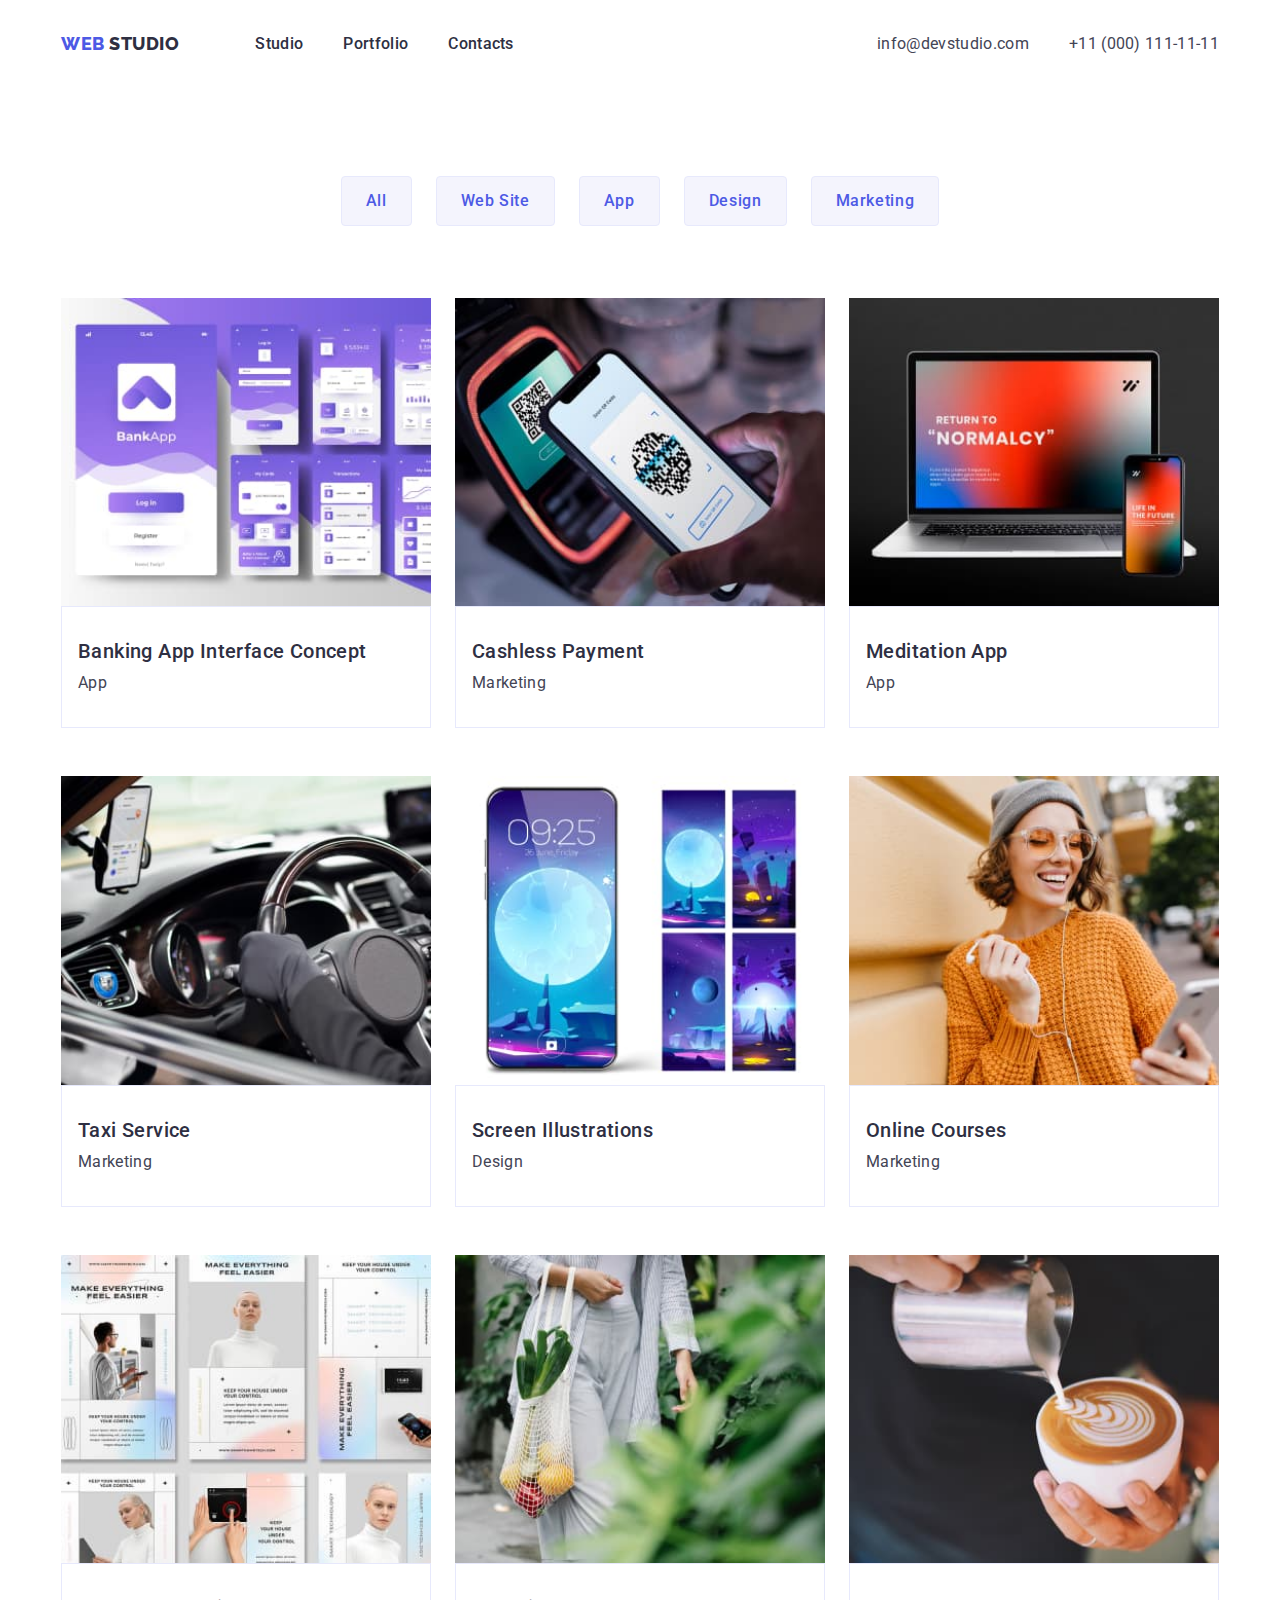
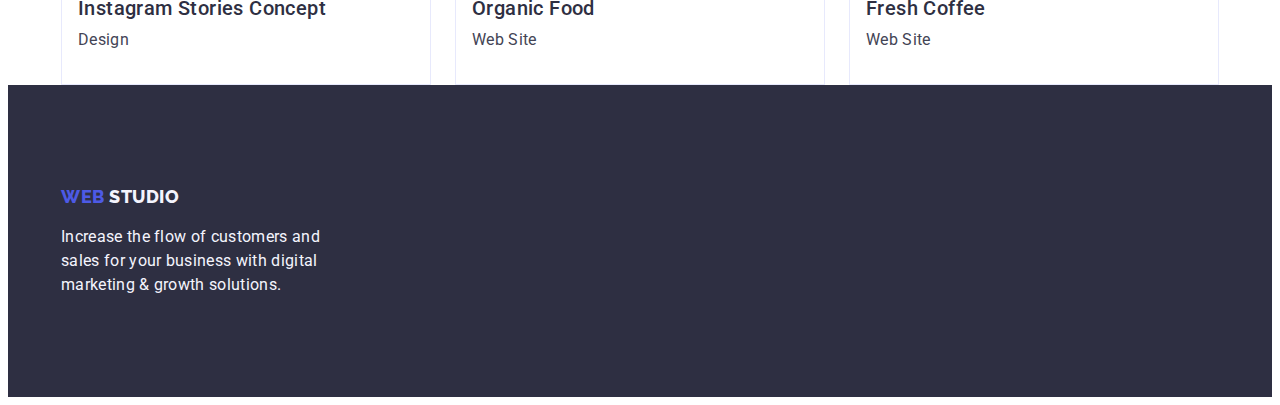
==== portfolio.html @ 7eb326ab "validator" ====
<!DOCTYPE html>
<html lang="en">

<head>
    <meta charset="utf-8">
    <title>devstudio.com</title>
    <link rel="preconnect" href="https://fonts.googleapis.com">
    <link rel="preconnect" href="https://fonts.gstatic.com" crossorigin>
    <link
        href="https://fonts.googleapis.com/css2?family=Raleway:wght@800&family=Roboto:wght@400;500;700;900&display=swap"
        rel="stylesheet">
    <link rel="stylesheet" href="https://cdnjs.cloudflare.com/ajax/libs/modern-normalize/2.0.0/modern-normalize.min.css"
        integrity="sha512-4xo8blKMVCiXpTaLzQSLSw3KFOVPWhm/TRtuPVc4WG6kUgjH6J03IBuG7JZPkcWMxJ5huwaBpOpnwYElP/m6wg=="
        crossorigin="anonymous" referrerpolicy="no-referrer" />
    <link rel="stylesheet" href="./css/styles.css" />
</head>

<body>
    <header class="header ">
        <div class="container header-container">
            <nav class="header-navigation">
                <a class="logo link" href="./index.html"> Web <span class="logo-accent link"> Studio </span></a>
                <ul class="header-menu list">
                    <li><a class="header-menu-item link" href="./index.html">Studio</a></li>
                    <li><a class="header-menu-item link" href="./portfolio.html">Portfolio</a></li>
                    <li><a class="header-menu-item link" href="">Contacts</a></li>
                </ul>
            </nav>
            <address class="address link">
                <ul class="list adress-list">
                    <li><a class="adress-list-item link" href="mailto:info@devstudio.com">info@devstudio.com</a></li>
                    <li><a class="adress-list-item link" href="tel:+110001111111">+11 (000) 111-11-11</a></li>
                </ul>
            </address>
        </div>
    </header>
    <main>
        <section>
            <div class="container">
                <h1 class="visually-hidden">Section</h1>
                <ul class="list container-portfolio-button">
                    <li><button class="portfolio-button" type="button">All</button></li>
                    <li><button class="portfolio-button" type="button">Web Site</button></li>
                    <li><button class="portfolio-button" type="button">App</button></li>
                    <li><button class="portfolio-button" type="button">Design</button></li>
                    <li><button class="portfolio-button" type="button">Marketing</button></li>
                </ul>
                <ul class="list container-portfolio-list">
                    <li class="portfolio-card">
                        <a class="link container-portfolio-item" href="./index.html">
                            <img src="./images/portfolioimg1.jpg" alt="Banking App Interface Concept">
                            <div class="portfolio-card-description">
                                <h2 class="section-title-item">Banking App Interface Concept</h2>
                                <p class="p-style">App</p>
                            </div>
                        </a>
                    </li>
                    <li class="portfolio-card">
                        <a class="link container-portfolio-item" href="./index.html">
                            <img src="./images/portfolioimg2.jpg" alt="Cashless Payment">
                            <div class="portfolio-card-description">
                                <h2 class="section-title-item">Cashless Payment</h2>
                                <p class="p-style">Marketing</p>
                            </div>
                        </a>
                    </li>
                    <li class="portfolio-card">
                        <a class="link container-portfolio-item" href="./index.html">
                            <img src="./images/portfolioimg3.jpg" alt="Meditation App">
                            <div class="portfolio-card-description">
                                <h2 class="section-title-item">Meditation App</h2>
                                <p class="p-style">App</p>
                            </div>
                        </a>
                    </li>
                    <li class="portfolio-card">
                        <a class="link container-portfolio-item" href="./index.html">
                            <img src="./images/portfolioimg4.jpg" alt="Taxi Service">
                            <div class="portfolio-card-description">
                                <h2 class="section-title-item">Taxi Service</h2>
                                <p class="p-style">Marketing</p>
                            </div>
                        </a>
                    </li>
                    <li class="portfolio-card">
                        <a class="link container-portfolio-item" href="./index.html">
                            <img src="./images/portfolioimg5.jpg" alt="Screen Illustrations">
                            <div class="portfolio-card-description">
                                <h2 class="section-title-item">Screen Illustrations</h2>
                                <p class="p-style">Design</p>
                            </div>
                        </a>
                    </li>
                    <li class="portfolio-card">
                        <a class="link container-portfolio-item" href="./index.html">
                            <img src="./images/portfolioimg6.jpg" alt="Online Courses">
                            <div class="portfolio-card-description">
                                <h2 class="section-title-item">Online Courses</h2>
                                <p class="p-style">Marketing</p>
                            </div>
                        </a>
                    </li>
                    <li class="portfolio-card">
                        <a class="link container-portfolio-item" href="./index.html">
                            <img src="./images/portfolioimg7.jpg" alt="Instagram Stories Concept">
                            <div class="portfolio-card-description">
                                <h2 class="section-title-item">Instagram Stories Concept</h2>
                                <p class="p-style">Design</p>
                            </div>
                        </a>
                    </li>
                    <li class="portfolio-card">
                        <a class="link container-portfolio-item" href="./index.html">
                            <img src="./images/portfolioimg8.jpg" alt="Organic Food">
                            <div class="portfolio-card-description">
                                <h2 class="section-title-item">Organic Food</h2>
                                <p class="p-style">Web Site</p>
                            </div>
                        </a>
                    </li>
                    <li class="portfolio-card">
                        <a class="link container-portfolio-item" href="./index.html">
                            <img src="./images/portfolioimg9.jpg" alt="Fresh Coffee">
                            <div class="portfolio-card-description">
                                <h2 class="section-title-item">Fresh Coffee</h2>
                                <p class="p-style">Web Site</p>
                            </div>
                        </a>
                    </li>
                </ul>
            </div>
        </section>
    </main>
    <footer class="footer">
        <div class="container container-footer">
            <a class="logo link" href="./index.html"> Web <span class="footter-logo-accent link"> Studio </span></a>
            <p class="footer-text">Increase the flow of customers and sales for your business with digital marketing &
                growth solutions.</p>
        </div>
    </footer>
</body>

</html>
---- css/styles.css ----
:root {
  --navyblue: #2e2f42;
  --iris: #4d5ae5;
  --ocean: #404bbf;
  --slate: #434455;
  --white: #fff;
  --cloud: #f4f4fd;
  --background: #fff;
  --cornflower: #e7e9fc;
}

h1,
h2,
h3,
h4,
h5,
h6,
p {
  margin-top: 0;
  margin-bottom: 0;
}
ul,
ol {
  margin-top: 0;
  margin-bottom: 0;
  padding-left: 0;
}
body {
  font-size: 16px;
  font-family: "Roboto", sans-serif;
  line-height: 1.5;
  letter-spacing: 0.02em;
  color: var(--slate, #434455);
  background-color: var(--background, #fff);
}
img {
  display: block;
  max-width: 100%;
  height: auto;
}
.visually-hidden {
  position: absolute;
  width: 1px;
  height: 1px;
  margin: -1px;
  border: 0;
  padding: 0;

  white-space: nowrap;
  clip-path: inset(100%);
  clip: rect(0 0 0 0);
  overflow: hidden;
}
.container {
  width: 100%;
  max-width: 1158px;
  padding: 0 15px;
  margin: 0 auto;
}
.header {
  padding: 24px 0;
}
.header-container {
  display: flex;
  align-items: center;
}
.header-navigation {
  display: flex;
  align-items: center;
  flex-grow: 1;
  justify-content: flex-start;
  gap: 76px;
}
.header-menu {
  display: flex;
  align-items: center;
  gap: 40px;
}
.adress-list {
  display: flex;
  align-items: center;
  gap: 40px;
}
.list {
  list-style: none;
}
.link {
  text-decoration: none;
}
.logo {
  color: var(--iris, #4d5ae5);
  font-size: 18px;
  font-family: "Raleway", sans-serif;
  font-weight: 800;
  line-height: 1.17;
  letter-spacing: 0.03em;
  text-transform: uppercase;
}
.logo-accent {
  color: var(--navyblue, #2e2f42);
}

.header-menu-item {
  color: var(--navyblue, #2e2f42);
  font-size: 16px;
  font-family: "Roboto", sans-serif;
  font-style: normal;
  font-weight: 500;
  line-height: 1.5;
  letter-spacing: 0.02em;
}
.header-menu-item:hover,
.header-menu-item:focus {
  color: var(--ocean, #404bbf);
  font-size: 16px;
  font-family: "Roboto", sans-serif;
  font-style: normal;
  font-weight: 500;
  line-height: 1.5;
  letter-spacing: 0.02em;
}
.address {
  font-style: normal;
}
.adress-list-item {
  color: var(--slate, #434455);
  font-size: 16px;
  font-family: "Roboto", sans-serif;
  font-weight: 400;
  line-height: 1.5;
  letter-spacing: 0.02em;
  font-style: normal;
}
.adress-list-item:hover,
.adress-list-item:focus {
  color: var(--ocean, #404bbf);
  font-size: 16px;
  font-family: "Roboto", sans-serif;
  font-weight: 400;
  line-height: 1.5;
  letter-spacing: 0.02em;
  font-style: normal;
}
.section-one {
  background: var(--navyblue, #2e2f42);
  color: var(--white, #fff);
}
.container-section-one {
  display: flex;
  flex-direction: column;
  justify-content: center;
  align-items: center;
  padding-top: 188px;
  padding-bottom: 188px;
}
.section-one-title {
  font-size: 56px;
  font-family: "Roboto", sans-serif;
  font-style: normal;
  font-weight: 700;
  line-height: 1.07;
  letter-spacing: 0.02em;
  text-align: center;
  max-width: 496px;
  max-height: 120px;
  margin: 0 auto;
  margin-bottom: 48px;
}
.button-index {
  background: var(--iris, #4d5ae5);
  color: var(--white, #fff);
  font-size: 16px;
  font-family: "Roboto", sans-serif;
  font-style: normal;
  font-weight: 500;
  line-height: 1.5;
  letter-spacing: 0.04em;
  cursor: pointer;
  padding: 16px 32px;
  border-radius: 4px;
}
.button-index:hover,
.button-index:focus {
  background: var(--ocean, #404bbf);
  color: var(--white, #fff);
  font-size: 16px;
  font-family: "Roboto", sans-serif;
  font-style: normal;
  font-weight: 500;
  line-height: 1.5;
  letter-spacing: 0.04em;
  cursor: pointer;
}
.container-section-two {
  display: flex;
  padding-top: 120px;
  padding-bottom: 120px;
  gap: 24px;
}
.section-two-item {
  width: calc((100% - 24px * 3) / 4);
}

.section-title-item {
  color: var(--navyblue, #2e2f42);
  font-size: 20px;
  font-family: "Roboto", sans-serif;
  font-style: normal;
  font-weight: 500;
  line-height: 1.2;
  letter-spacing: 0.02em;
}

.container-three-item {
  display: flex;
  gap: 24px;
  padding-bottom: 120px;
}
.container-three-img {
  width: calc((100% - 24px * 2) / 3);
}
.section-title {
  color: var(--navyblue, #2e2f42);
  text-align: center;
  font-size: 36px;
  font-family: "Roboto", sans-serif;
  font-style: normal;
  font-weight: 700;
  line-height: 1.11;
  letter-spacing: 0.02em;
  text-transform: capitalize;
  margin-bottom: 72px;
}
.section-four {
  background: var(--cloud, #f4f4fd);
}
.container-section-four {
  padding-top: 120px;
  padding-bottom: 120px;
}
.container-four-list {
  display: flex;
  gap: 24px;
}

.team-card {
  background-color: #ffffff;
  width: calc((100% - 24px * 3) / 4);
}
.card-content {
  display: flex;
  flex-direction: column;
  align-items: center;
  padding-top: 32px;
  padding-bottom: 32px;
}
.p-style {
  font-size: 16px;
  color: var(--slate, #434455);
}
.footer {
  background: var(--navyblue, #2e2f42);
  color: var(--cloud, #f4f4fd);
}
.container-footer {
  display: flex;
  flex-direction: column;
  padding-top: 101.5px;
  padding-bottom: 100px;
  gap: 17.5px;
}
.footer-text {
  display: flex;
  max-width: 264px;
}
.footter-logo-accent {
  color: var(--cloud, #f4f4fd);
  font-size: 18px;
  font-family: "Raleway", sans-serif;
  font-style: normal;
  font-weight: 800;
  line-height: 1.17;
  letter-spacing: 0.03em;
  text-transform: uppercase;
}
.portfolio-button {
  border: 1px solid var(--cornflower, #e7e9fc);
  background: var(--cloud, #f4f4fd);
  color: var(--iris, #4d5ae5);
  font-size: 16px;
  font-family: "Roboto", sans-serif;
  font-style: normal;
  font-weight: 500;
  line-height: 1.5;
  letter-spacing: 0.04em;
  cursor: pointer;
  padding: 12px 24px;
  border-radius: 4px;
}
.portfolio-button:hover,
.portfolio-button:focus {
  border: 1px solid var(--cornflower, #e7e9fc);
  background: var(--ocean, #404bbf);
  color: var(--white, #fff);
  font-size: 16px;
  font-family: "Roboto", sans-serif;
  font-style: normal;
  font-weight: 500;
  line-height: 1.5;
  letter-spacing: 0.04em;
  cursor: pointer;
}
.container-portfolio-button {
  display: flex;
  gap: 24px;
  justify-content: center;
  padding-top: 96px;
  padding-bottom: 72px;
}
.portfolio-card {
  width: calc((100% - 24px * 2) / 3);
}
.container-portfolio-list {
  display: flex;
  flex-wrap: wrap;
  gap: 48px 24px;
}
.container-portfolio-item {
  display: flex;
  flex-direction: column;
}
.portfolio-card-description {
  display: flex;
  flex-direction: column;
  padding: 32px 16px;
  gap: 8px;
  border: 1px solid var(--cornflower, #e7e9fc);
}
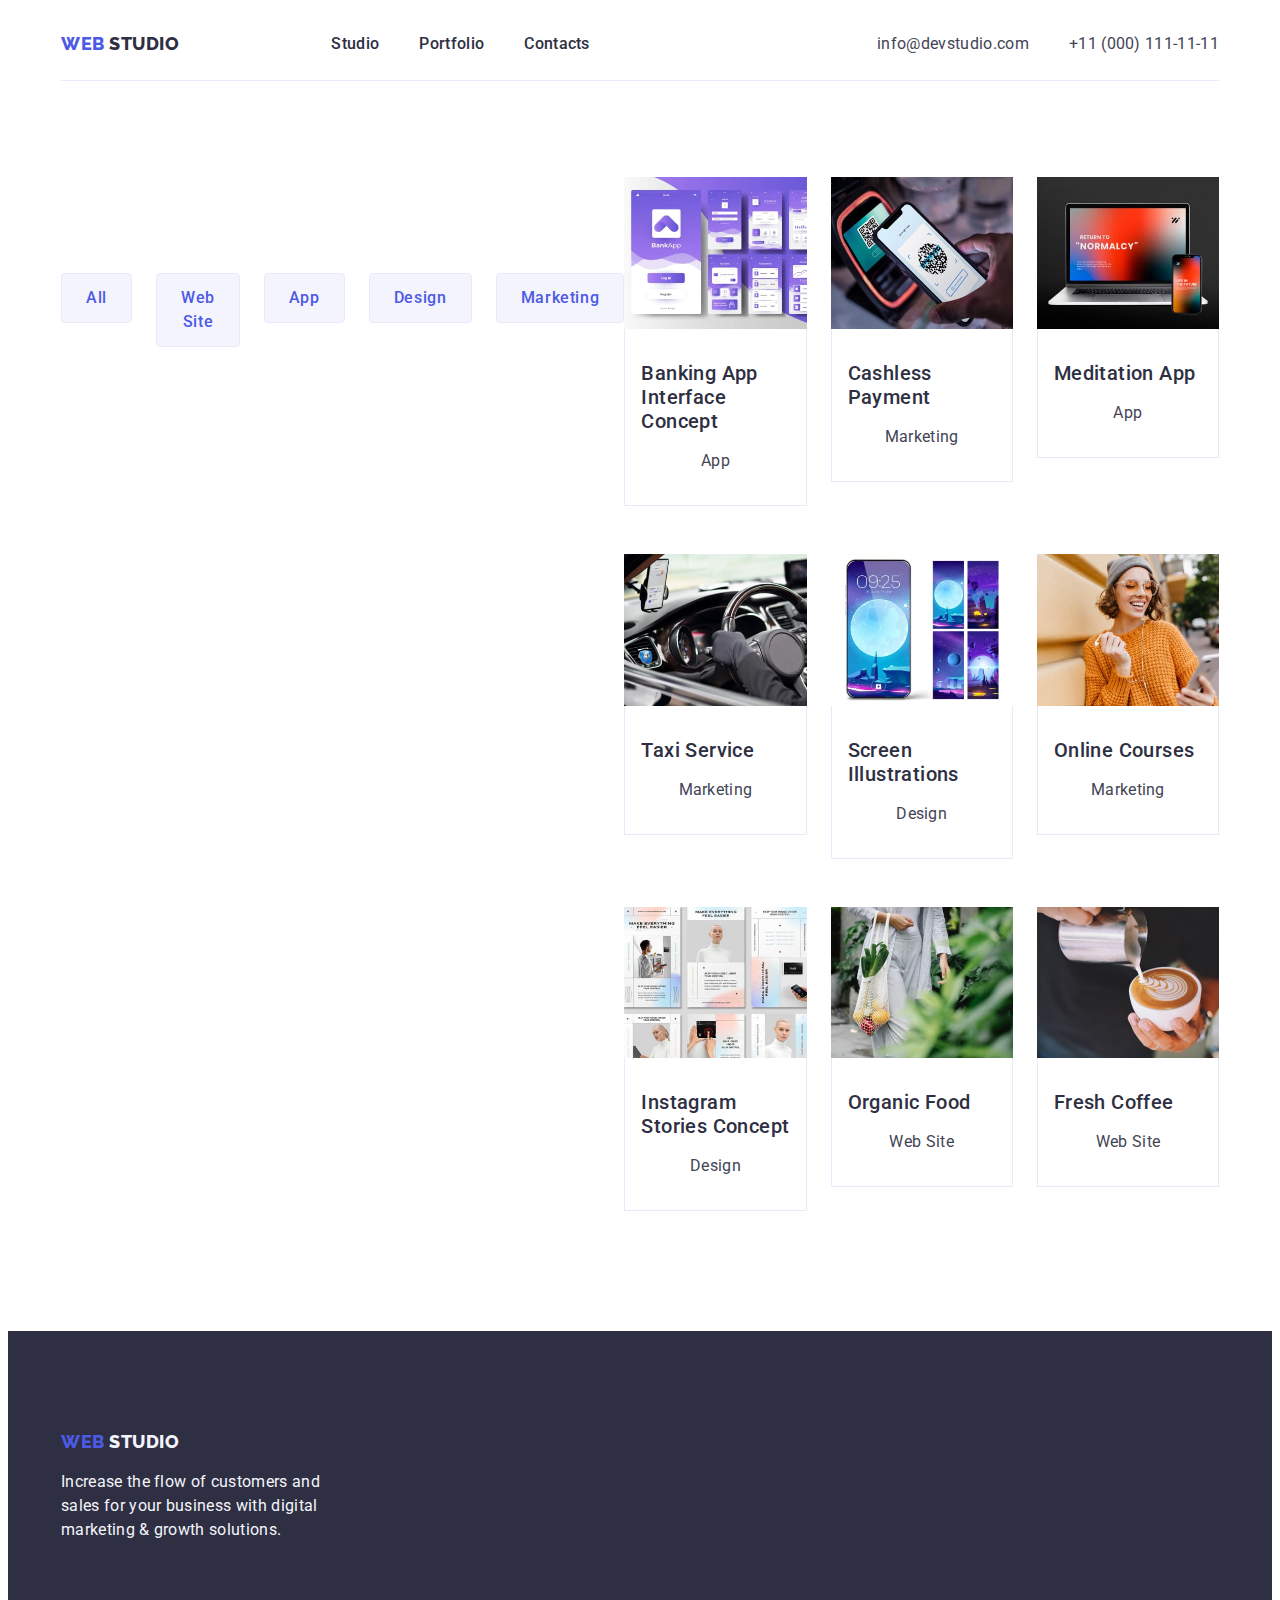
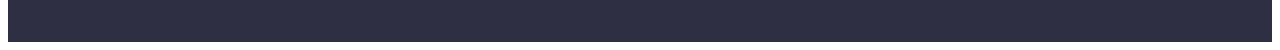
==== commit c79ed73d: "bug2" ====
--- a/portfolio.html
+++ b/portfolio.html
@@ -36,7 +36,7 @@
     </header>
     <main>
         <section>
-            <div class="container">
+            <div class="container container-portfolio">
                 <h1 class="visually-hidden">Section</h1>
                 <ul class="list container-portfolio-button">
                     <li><button class="portfolio-button" type="button">All</button></li>
--- a/css/styles.css
+++ b/css/styles.css
@@ -57,12 +57,11 @@
   padding: 0 15px;
   margin: 0 auto;
 }
-.header {
+.header-container {
+  display: flex;
+  align-items: center;
+  border-bottom: 1px solid #e7e9fc;
   padding: 24px 0;
-}
-.header-container {
-  display: flex;
-  align-items: center;
 }
 .header-navigation {
   display: flex;
@@ -95,6 +94,7 @@
   line-height: 1.17;
   letter-spacing: 0.03em;
   text-transform: uppercase;
+  margin-right: 76px;
 }
 .logo-accent {
   color: var(--navyblue, #2e2f42);
@@ -150,8 +150,7 @@
   flex-direction: column;
   justify-content: center;
   align-items: center;
-  padding-top: 188px;
-  padding-bottom: 188px;
+  padding: 188px 0;
 }
 .section-one-title {
   font-size: 56px;
@@ -178,6 +177,9 @@
   cursor: pointer;
   padding: 16px 32px;
   border-radius: 4px;
+  min-width: 169px;
+  height: 56px;
+  border: none;
 }
 .button-index:hover,
 .button-index:focus {
@@ -190,11 +192,11 @@
   line-height: 1.5;
   letter-spacing: 0.04em;
   cursor: pointer;
+  border: 1px solid transparent;
 }
 .container-section-two {
   display: flex;
-  padding-top: 120px;
-  padding-bottom: 120px;
+  padding: 120px 0;
   gap: 24px;
 }
 .section-two-item {
@@ -209,8 +211,11 @@
   font-weight: 500;
   line-height: 1.2;
   letter-spacing: 0.02em;
-}
-
+  margin-bottom: 8px;
+}
+.container-sec-three{
+  padding-bottom: 120px;
+}
 .container-three-item {
   display: flex;
   gap: 24px;
@@ -230,33 +235,36 @@
   letter-spacing: 0.02em;
   text-transform: capitalize;
   margin-bottom: 72px;
+  text-align: center;
 }
 .section-four {
   background: var(--cloud, #f4f4fd);
 }
 .container-section-four {
-  padding-top: 120px;
-  padding-bottom: 120px;
+  padding: 120px 0;
 }
 .container-four-list {
   display: flex;
   gap: 24px;
 }
-
 .team-card {
   background-color: #ffffff;
   width: calc((100% - 24px * 3) / 4);
+  border-radius: 0px 0px 4px 4px; 
+}
+.section-title-item{
+  margin-bottom: 8px;
 }
 .card-content {
   display: flex;
   flex-direction: column;
   align-items: center;
-  padding-top: 32px;
-  padding-bottom: 32px;
+  padding: 32px 16px;
 }
 .p-style {
   font-size: 16px;
   color: var(--slate, #434455);
+  text-align: center;
 }
 .footer {
   background: var(--navyblue, #2e2f42);
@@ -265,9 +273,12 @@
 .container-footer {
   display: flex;
   flex-direction: column;
-  padding-top: 101.5px;
-  padding-bottom: 100px;
+  padding: 100px 0;
   gap: 17.5px;
+}
+.footer-display{
+  display: inline-block;
+  margin-bottom: 16px;
 }
 .footer-text {
   display: flex;
@@ -282,6 +293,10 @@
   line-height: 1.17;
   letter-spacing: 0.03em;
   text-transform: uppercase;
+}
+.container-portfolio{
+  display: flex;
+  padding: 96px 0 120px 0;
 }
 .portfolio-button {
   border: 1px solid var(--cornflower, #e7e9fc);
@@ -309,13 +324,14 @@
   line-height: 1.5;
   letter-spacing: 0.04em;
   cursor: pointer;
+  border: 1px solid transparent;
 }
 .container-portfolio-button {
   display: flex;
   gap: 24px;
   justify-content: center;
   padding-top: 96px;
-  padding-bottom: 72px;
+  margin-bottom: 72px;
 }
 .portfolio-card {
   width: calc((100% - 24px * 2) / 3);
@@ -335,4 +351,5 @@
   padding: 32px 16px;
   gap: 8px;
   border: 1px solid var(--cornflower, #e7e9fc);
-}
+  border-top: none;
+}
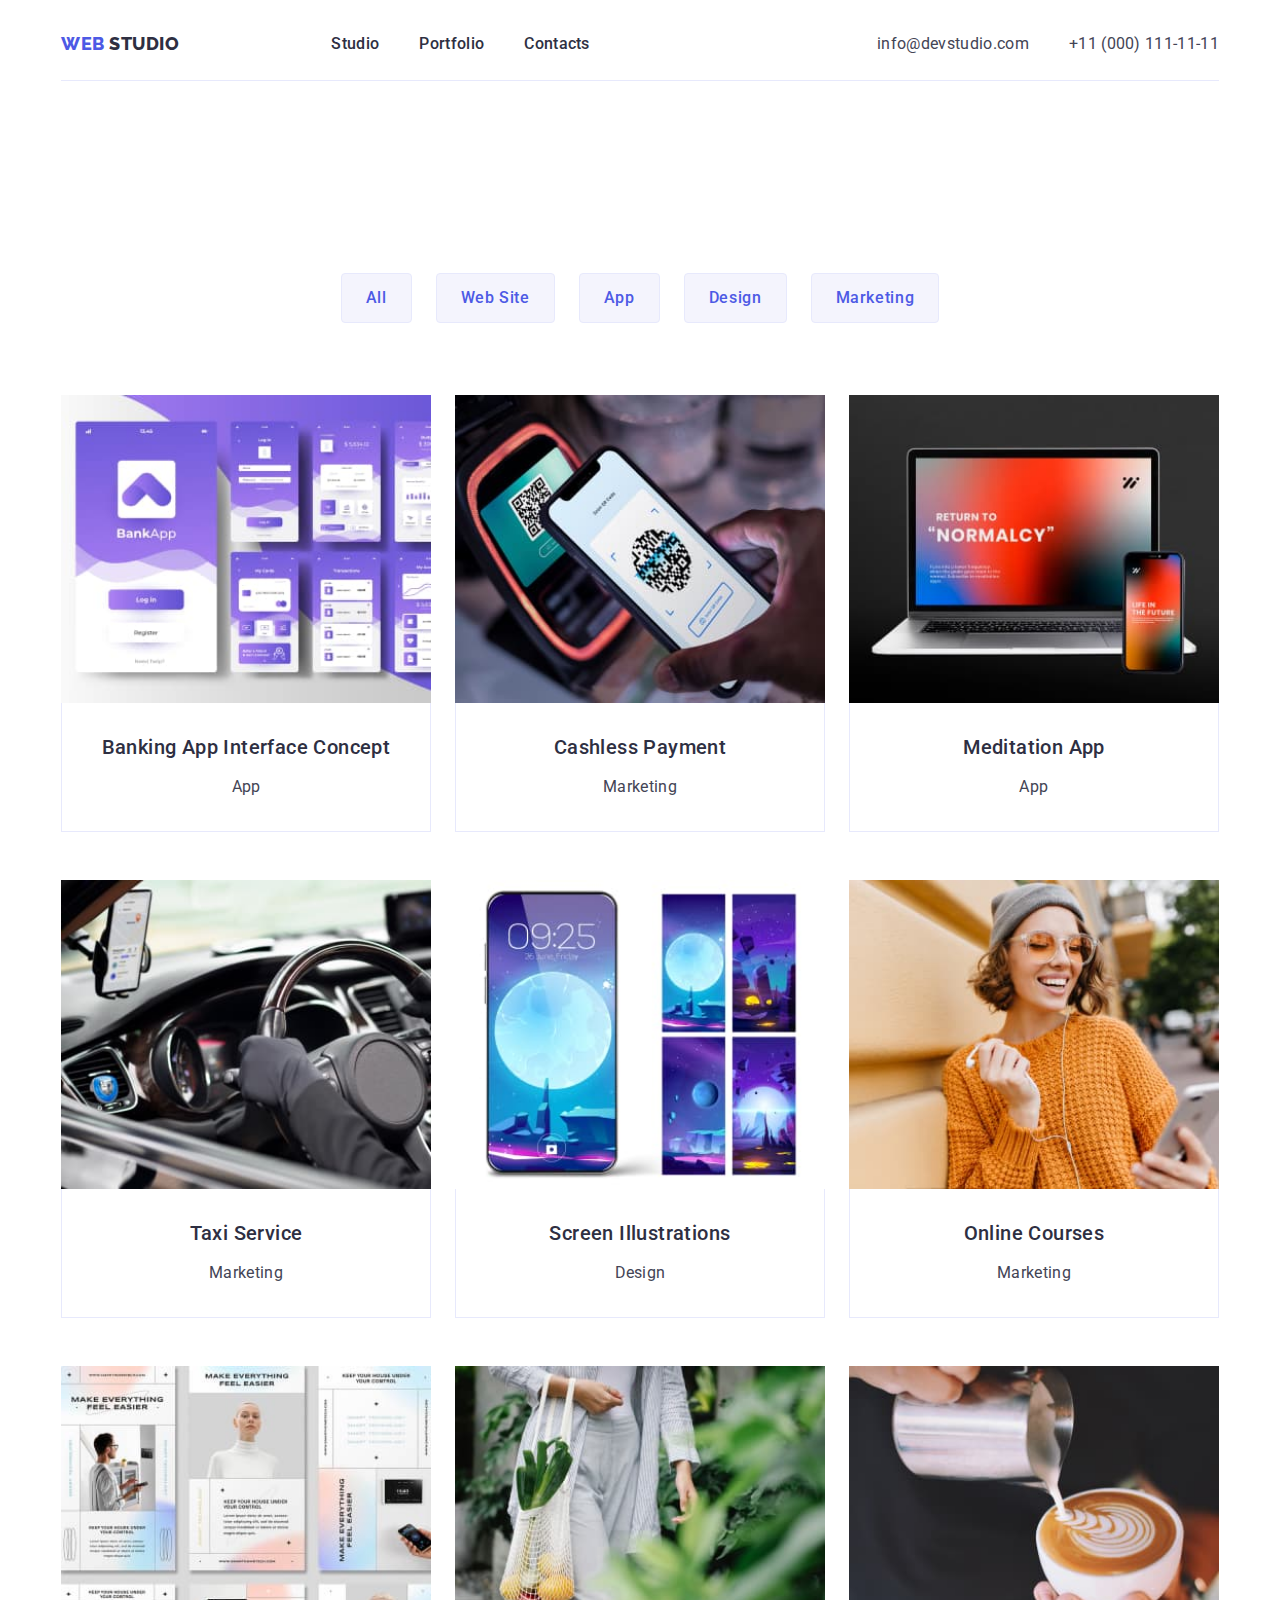
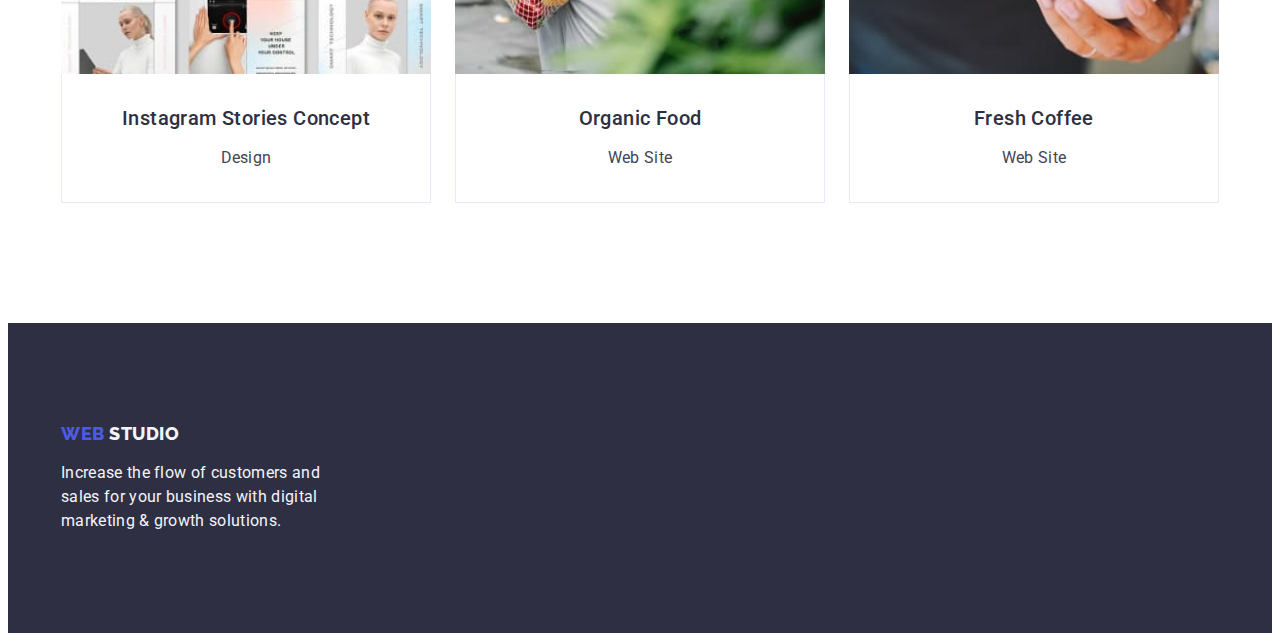
==== commit 70e5e51d: "bug3" ====
--- a/portfolio.html
+++ b/portfolio.html
@@ -35,8 +35,8 @@
         </div>
     </header>
     <main>
-        <section>
-            <div class="container container-portfolio">
+        <section class="container-portfolio">
+            <div class="container">
                 <h1 class="visually-hidden">Section</h1>
                 <ul class="list container-portfolio-button">
                     <li><button class="portfolio-button" type="button">All</button></li>
--- a/css/styles.css
+++ b/css/styles.css
@@ -54,14 +54,14 @@
 .container {
   width: 100%;
   max-width: 1158px;
-  padding: 0 15px;
   margin: 0 auto;
+  padding: 0 15px 0 15px
 }
 .header-container {
   display: flex;
   align-items: center;
-  border-bottom: 1px solid #e7e9fc;
   padding: 24px 0;
+  border-bottom: 1px solid var(--cornflower, #e7e9fc);
 }
 .header-navigation {
   display: flex;
@@ -74,6 +74,9 @@
   display: flex;
   align-items: center;
   gap: 40px;
+}
+.header-menu-item{
+  padding: 24px 0;
 }
 .adress-list {
   display: flex;
@@ -194,6 +197,9 @@
   cursor: pointer;
   border: 1px solid transparent;
 }
+.container-sec-two{
+  padding: 120px 0;
+}
 .container-section-two {
   display: flex;
   padding: 120px 0;
@@ -253,6 +259,7 @@
   border-radius: 0px 0px 4px 4px; 
 }
 .section-title-item{
+  text-align: center;
   margin-bottom: 8px;
 }
 .card-content {
@@ -296,6 +303,7 @@
 }
 .container-portfolio{
   display: flex;
+  flex-direction: column;
   padding: 96px 0 120px 0;
 }
 .portfolio-button {
@@ -334,7 +342,7 @@
   margin-bottom: 72px;
 }
 .portfolio-card {
-  width: calc((100% - 24px * 2) / 3);
+  width: calc((100% - 48px) / 3);
 }
 .container-portfolio-list {
   display: flex;
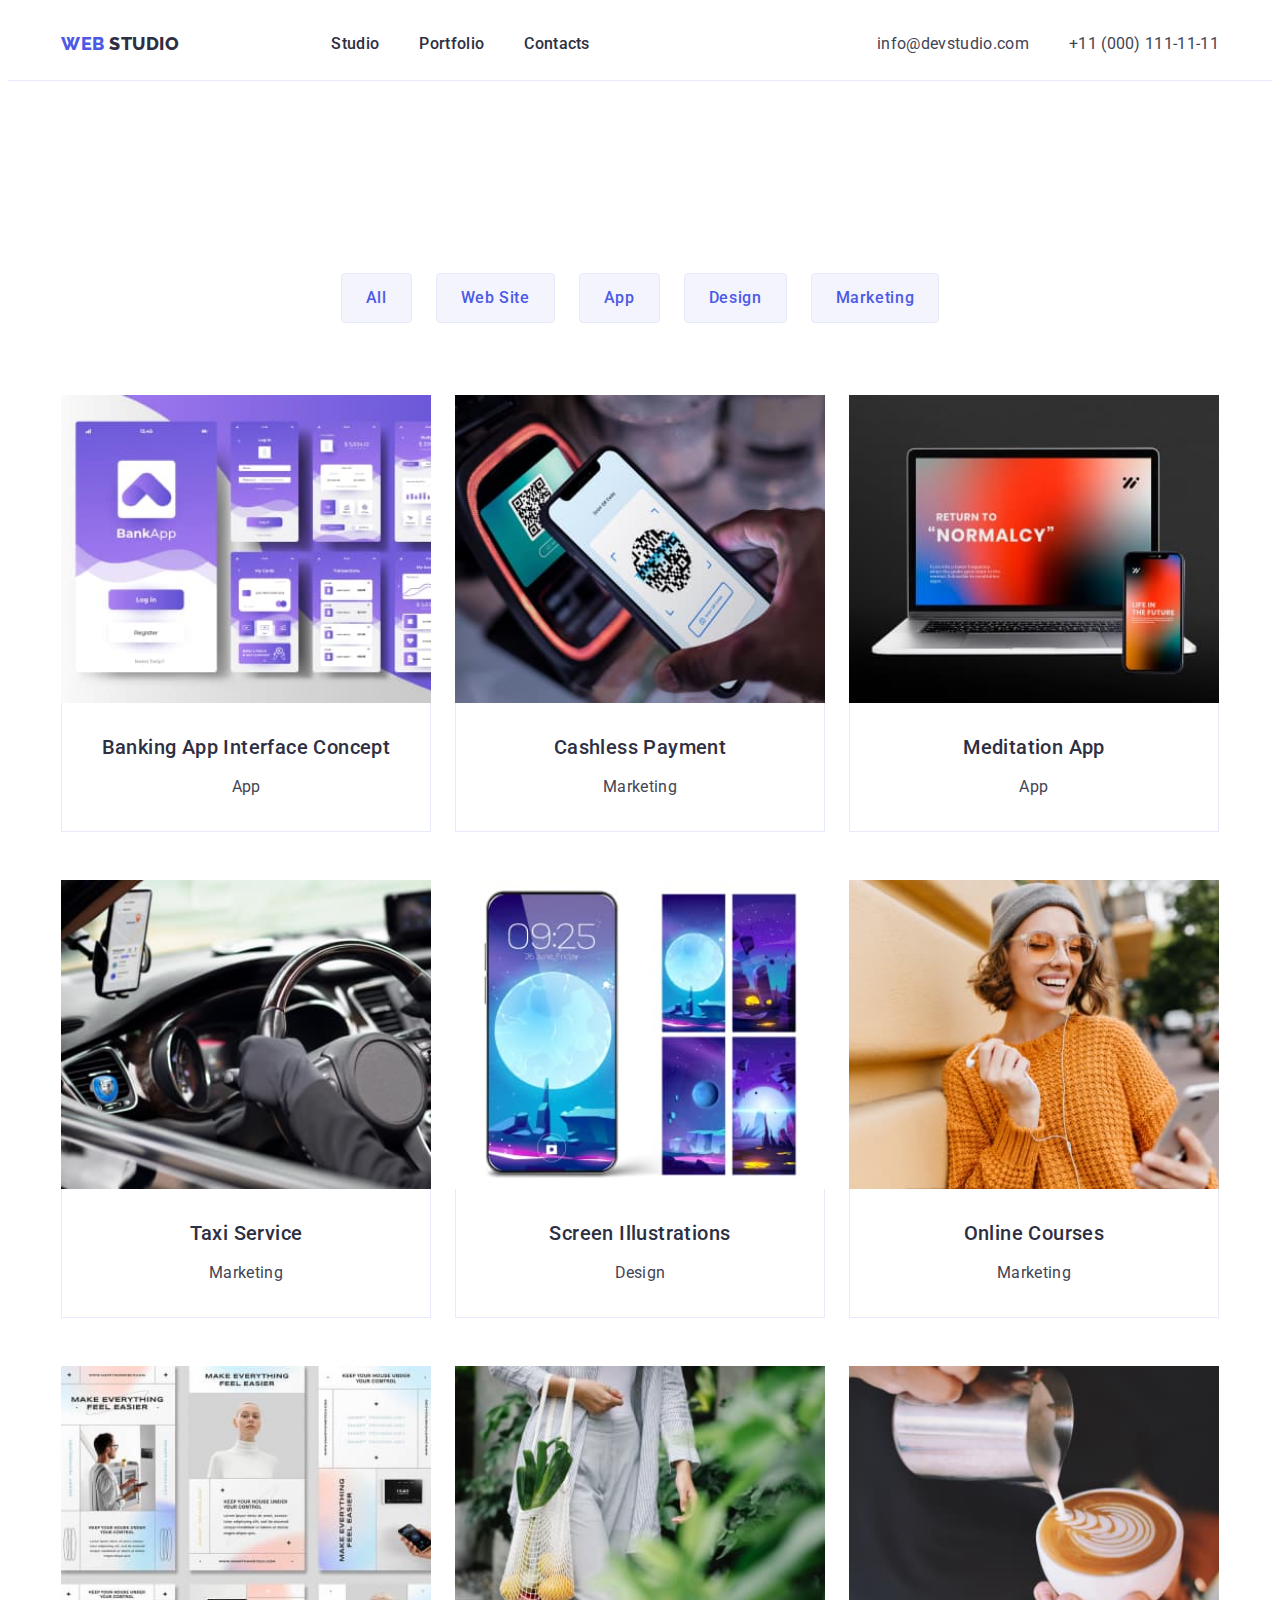
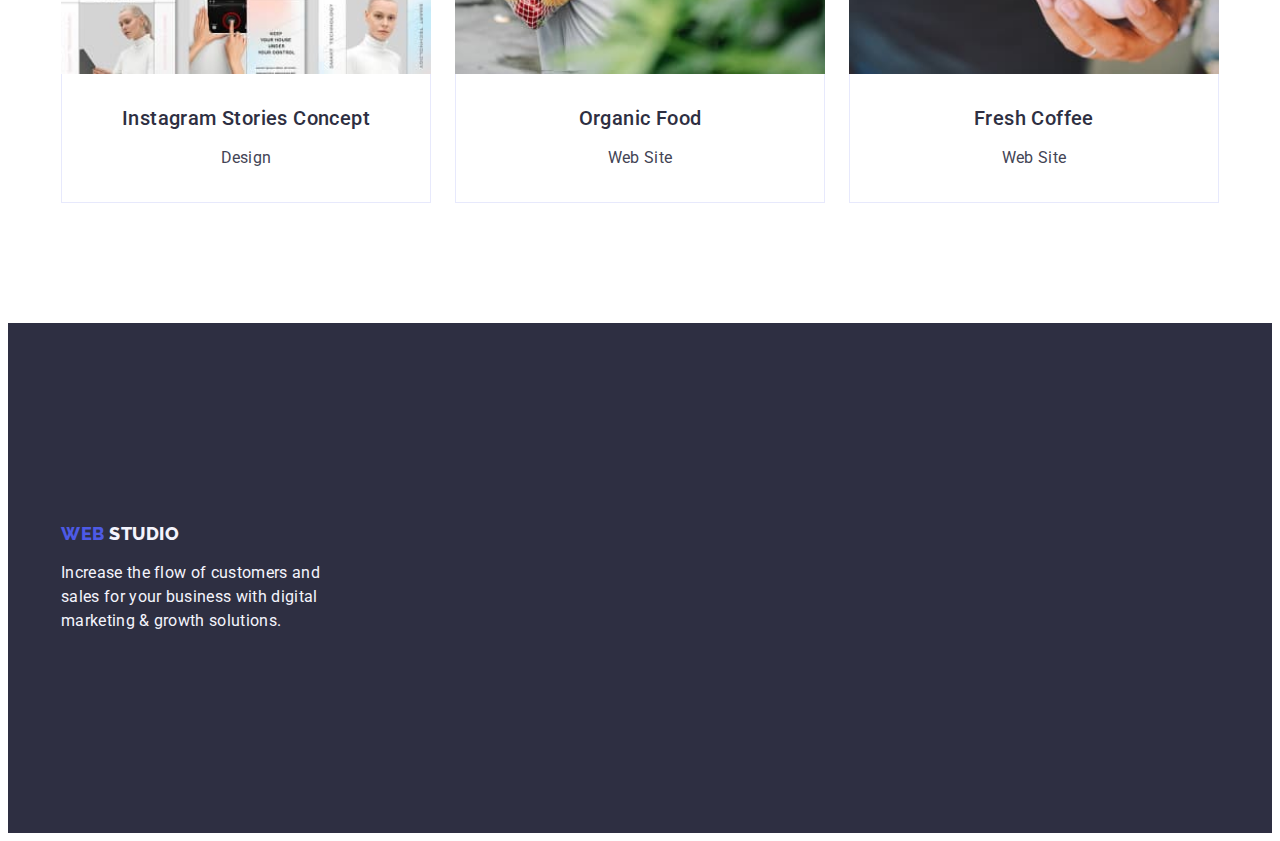
==== commit 787fddef: "bug footer" ====
--- a/portfolio.html
+++ b/portfolio.html
@@ -16,7 +16,7 @@
 </head>
 
 <body>
-    <header class="header ">
+    <header class="header">
         <div class="container header-container">
             <nav class="header-navigation">
                 <a class="logo link" href="./index.html"> Web <span class="logo-accent link"> Studio </span></a>
--- a/css/styles.css
+++ b/css/styles.css
@@ -45,7 +45,6 @@
   margin: -1px;
   border: 0;
   padding: 0;
-
   white-space: nowrap;
   clip-path: inset(100%);
   clip: rect(0 0 0 0);
@@ -55,13 +54,15 @@
   width: 100%;
   max-width: 1158px;
   margin: 0 auto;
-  padding: 0 15px 0 15px
+  padding: 0 15px;
+}
+.header{
+  border-bottom: 1px solid #e7e9fc;
 }
 .header-container {
   display: flex;
   align-items: center;
   padding: 24px 0;
-  border-bottom: 1px solid var(--cornflower, #e7e9fc);
 }
 .header-navigation {
   display: flex;
@@ -147,13 +148,13 @@
 .section-one {
   background: var(--navyblue, #2e2f42);
   color: var(--white, #fff);
+  padding: 188px 0;
 }
 .container-section-one {
   display: flex;
   flex-direction: column;
   justify-content: center;
   align-items: center;
-  padding: 188px 0;
 }
 .section-one-title {
   font-size: 56px;
@@ -197,6 +198,9 @@
   cursor: pointer;
   border: 1px solid transparent;
 }
+.section-two{
+  padding: 120px 0;
+}
 .container-sec-two{
   padding: 120px 0;
 }
@@ -219,6 +223,9 @@
   letter-spacing: 0.02em;
   margin-bottom: 8px;
 }
+.section-three{
+  padding-bottom: 120px;
+}
 .container-sec-three{
   padding-bottom: 120px;
 }
@@ -245,6 +252,7 @@
 }
 .section-four {
   background: var(--cloud, #f4f4fd);
+  padding: 120px 0;
 }
 .container-section-four {
   padding: 120px 0;
@@ -276,6 +284,7 @@
 .footer {
   background: var(--navyblue, #2e2f42);
   color: var(--cloud, #f4f4fd);
+  padding: 100px 0;
 }
 .container-footer {
   display: flex;
@@ -283,7 +292,7 @@
   padding: 100px 0;
   gap: 17.5px;
 }
-.footer-display{
+.footer-display {
   display: inline-block;
   margin-bottom: 16px;
 }
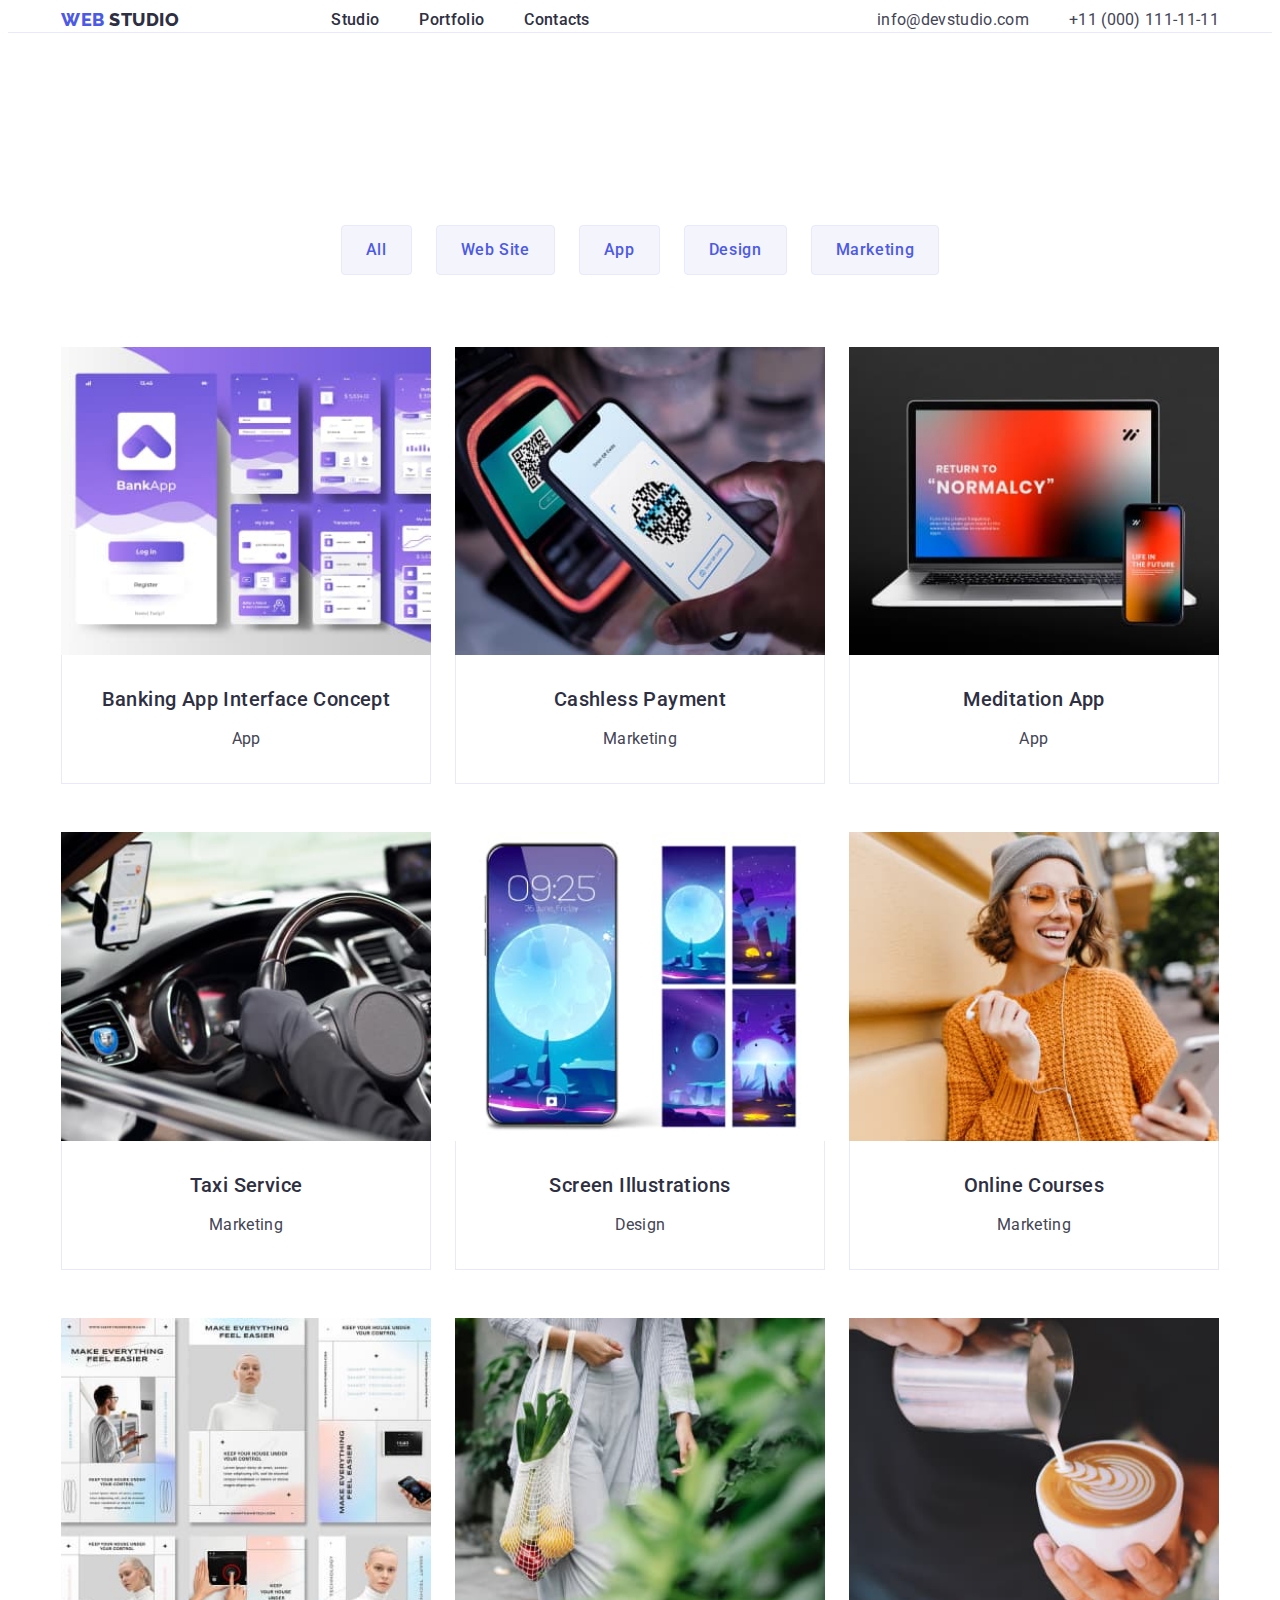
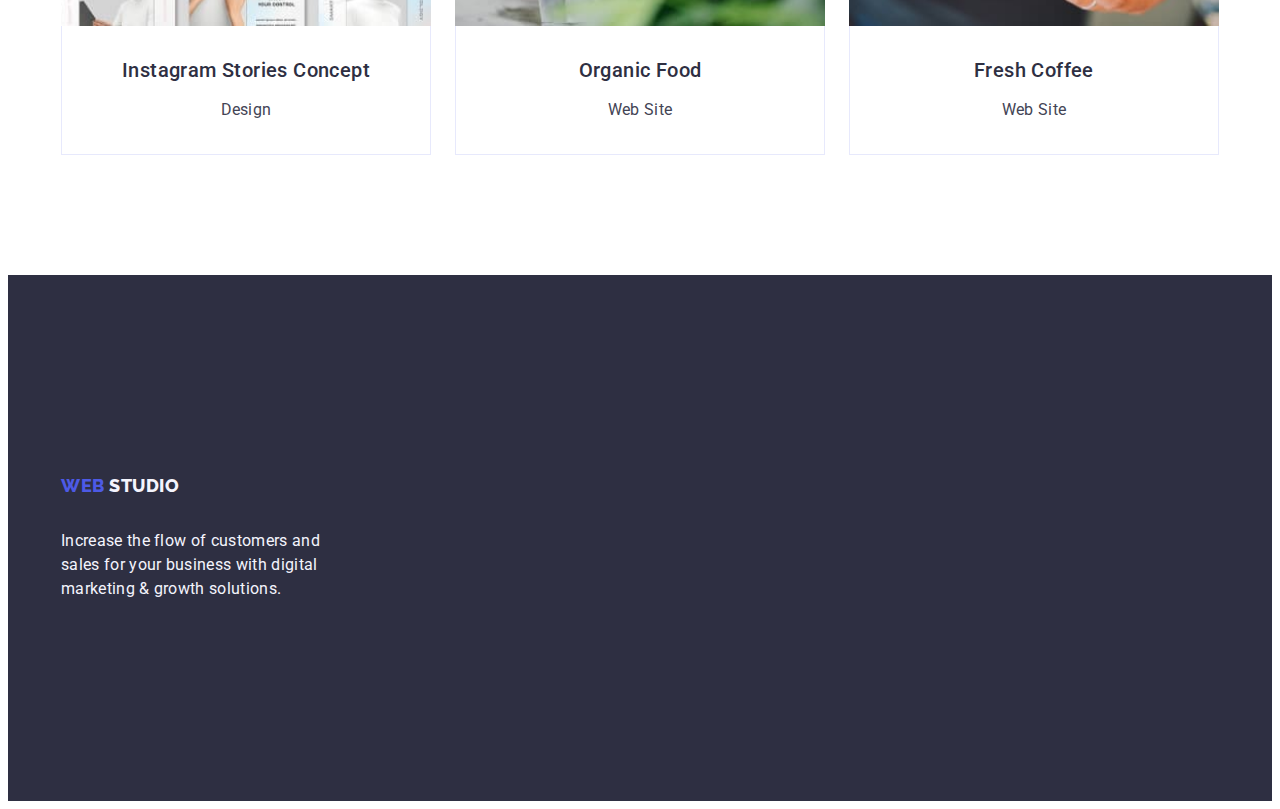
==== commit d2f6b404: "finish" ====
--- a/portfolio.html
+++ b/portfolio.html
@@ -133,7 +133,7 @@
     </main>
     <footer class="footer">
         <div class="container container-footer">
-            <a class="logo link" href="./index.html"> Web <span class="footter-logo-accent link"> Studio </span></a>
+            <a class="footer-logo link footer-display" href="./index.html"> Web <span class="footter-logo-accent link"> Studio </span></a>
             <p class="footer-text">Increase the flow of customers and sales for your business with digital marketing &
                 growth solutions.</p>
         </div>
--- a/css/styles.css
+++ b/css/styles.css
@@ -54,7 +54,7 @@
   width: 100%;
   max-width: 1158px;
   margin: 0 auto;
-  padding: 0 15px;
+  padding: 0 15px 0 15px;
 }
 .header{
   border-bottom: 1px solid #e7e9fc;
@@ -62,7 +62,6 @@
 .header-container {
   display: flex;
   align-items: center;
-  padding: 24px 0;
 }
 .header-navigation {
   display: flex;
@@ -100,6 +99,7 @@
   text-transform: uppercase;
   margin-right: 76px;
 }
+
 .logo-accent {
   color: var(--navyblue, #2e2f42);
 }
@@ -292,8 +292,18 @@
   padding: 100px 0;
   gap: 17.5px;
 }
+.footer-logo {
+  display: inline-block;
+  color: var(--iris, #4d5ae5);
+  font-size: 18px;
+  font-family: "Raleway", sans-serif;
+  font-weight: 800;
+  line-height: 1.17;
+  letter-spacing: 0.03em;
+  text-transform: uppercase;
+  margin-right: 76px;
+}
 .footer-display {
-  display: inline-block;
   margin-bottom: 16px;
 }
 .footer-text {
@@ -309,6 +319,7 @@
   line-height: 1.17;
   letter-spacing: 0.03em;
   text-transform: uppercase;
+  display: inline-block;
 }
 .container-portfolio{
   display: flex;
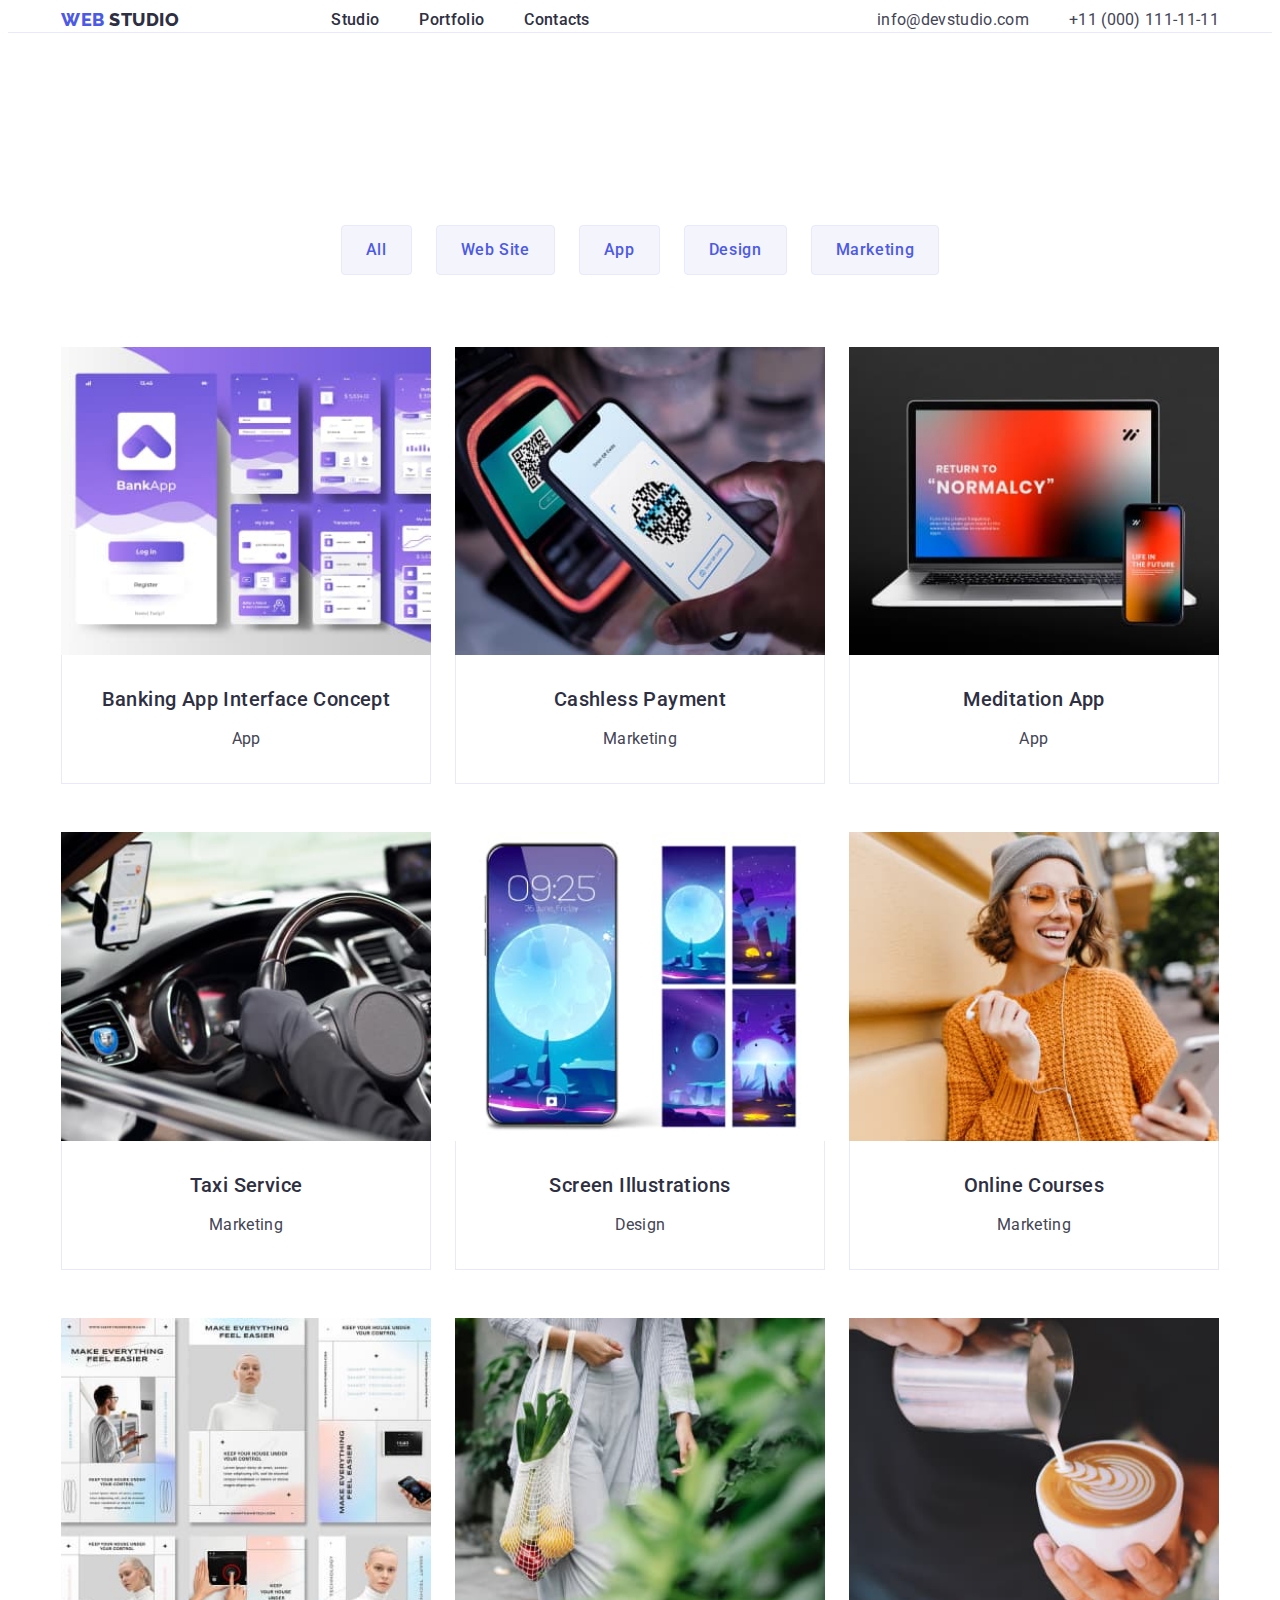
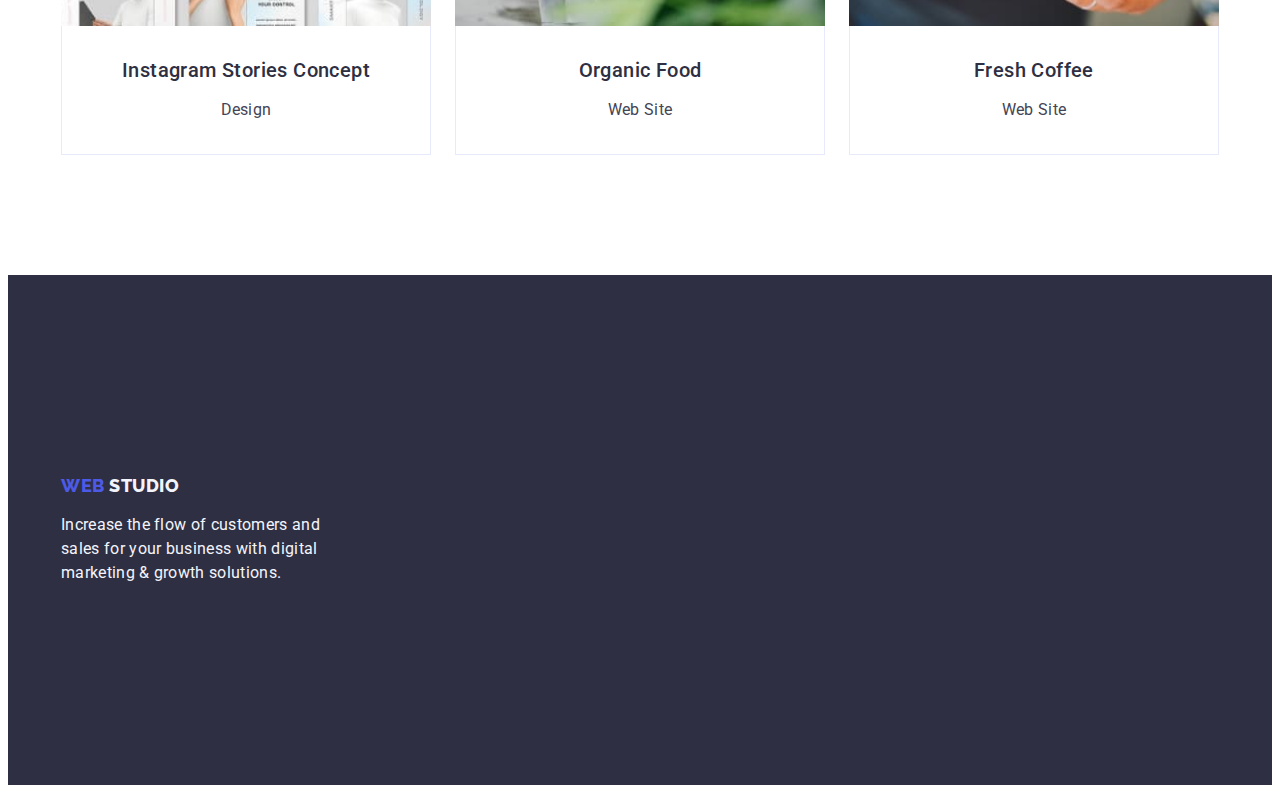
==== commit 18561ba8: "+++" ====
--- a/portfolio.html
+++ b/portfolio.html
@@ -133,7 +133,7 @@
     </main>
     <footer class="footer">
         <div class="container container-footer">
-            <a class="footer-logo link footer-display" href="./index.html"> Web <span class="footter-logo-accent link"> Studio </span></a>
+            <a class="footer-logo link" href="./index.html"> Web <span class="footter-logo-accent link"> Studio </span></a>
             <p class="footer-text">Increase the flow of customers and sales for your business with digital marketing &
                 growth solutions.</p>
         </div>
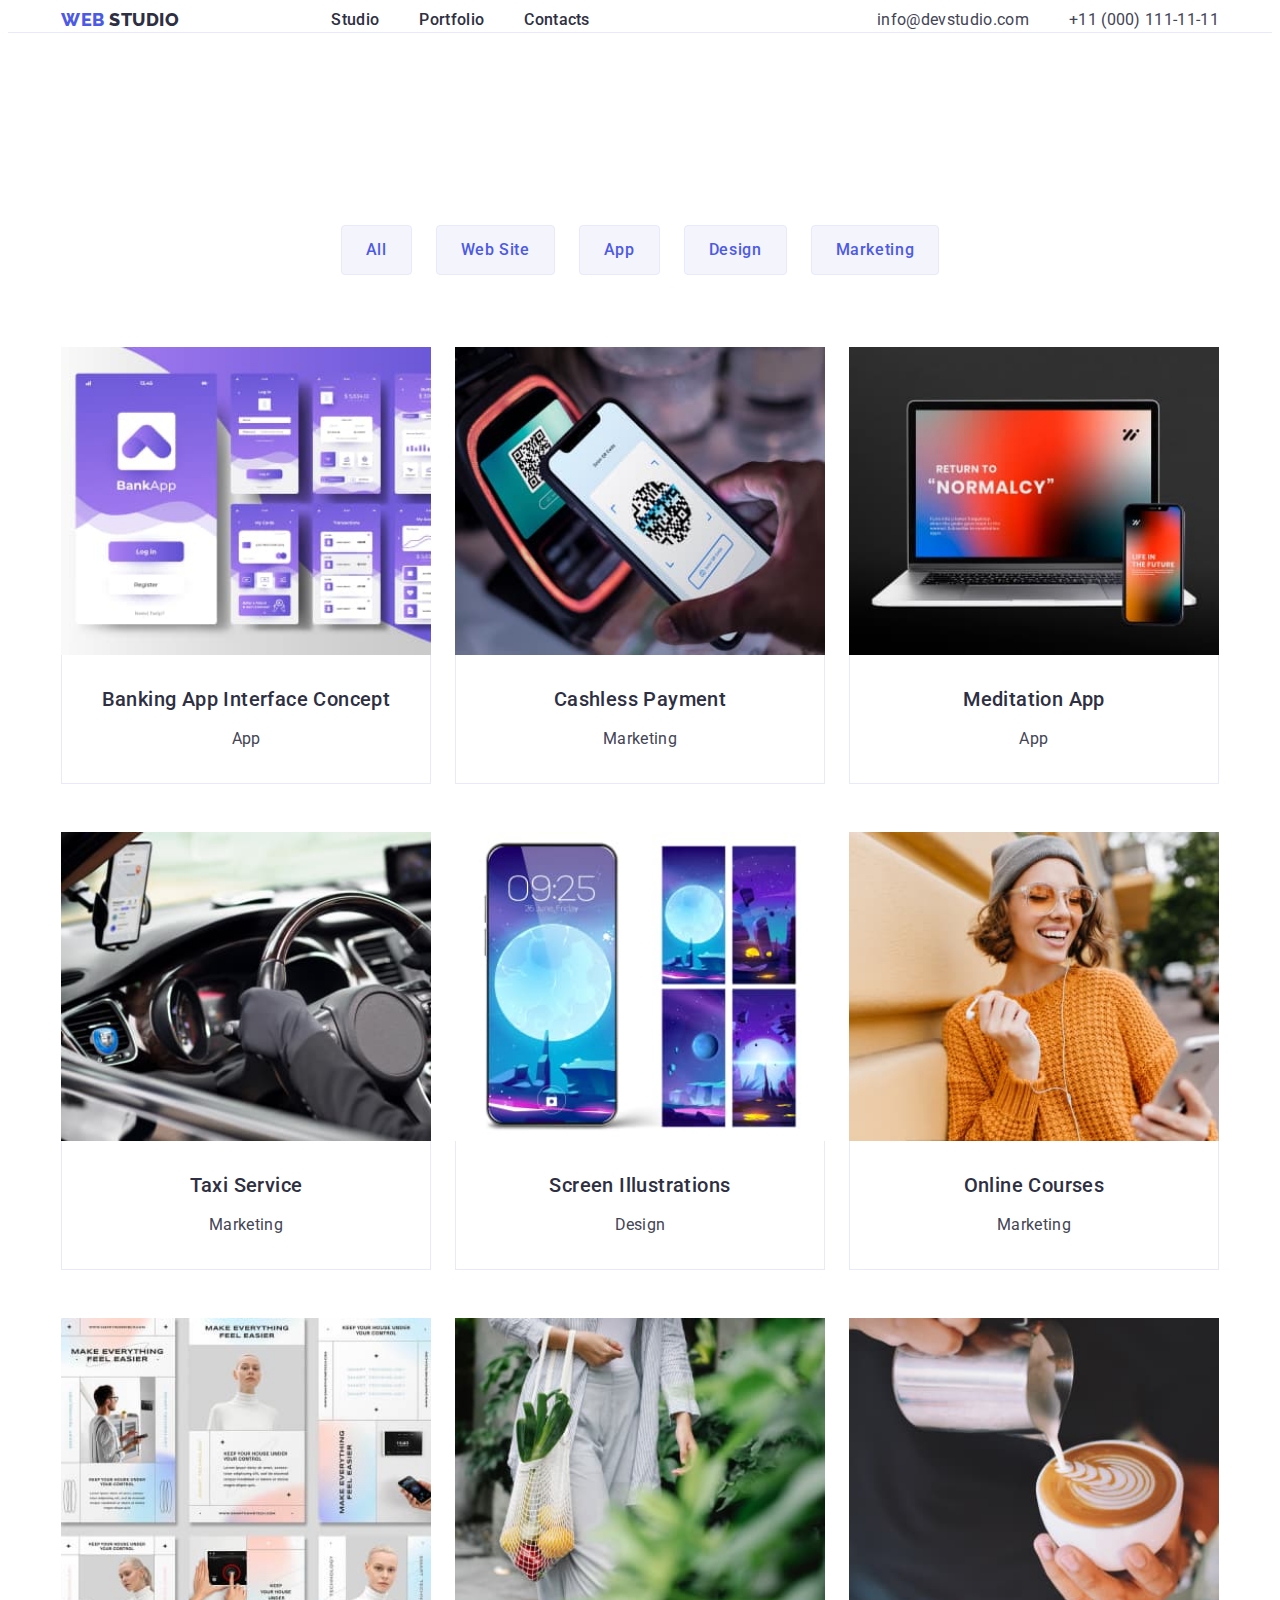
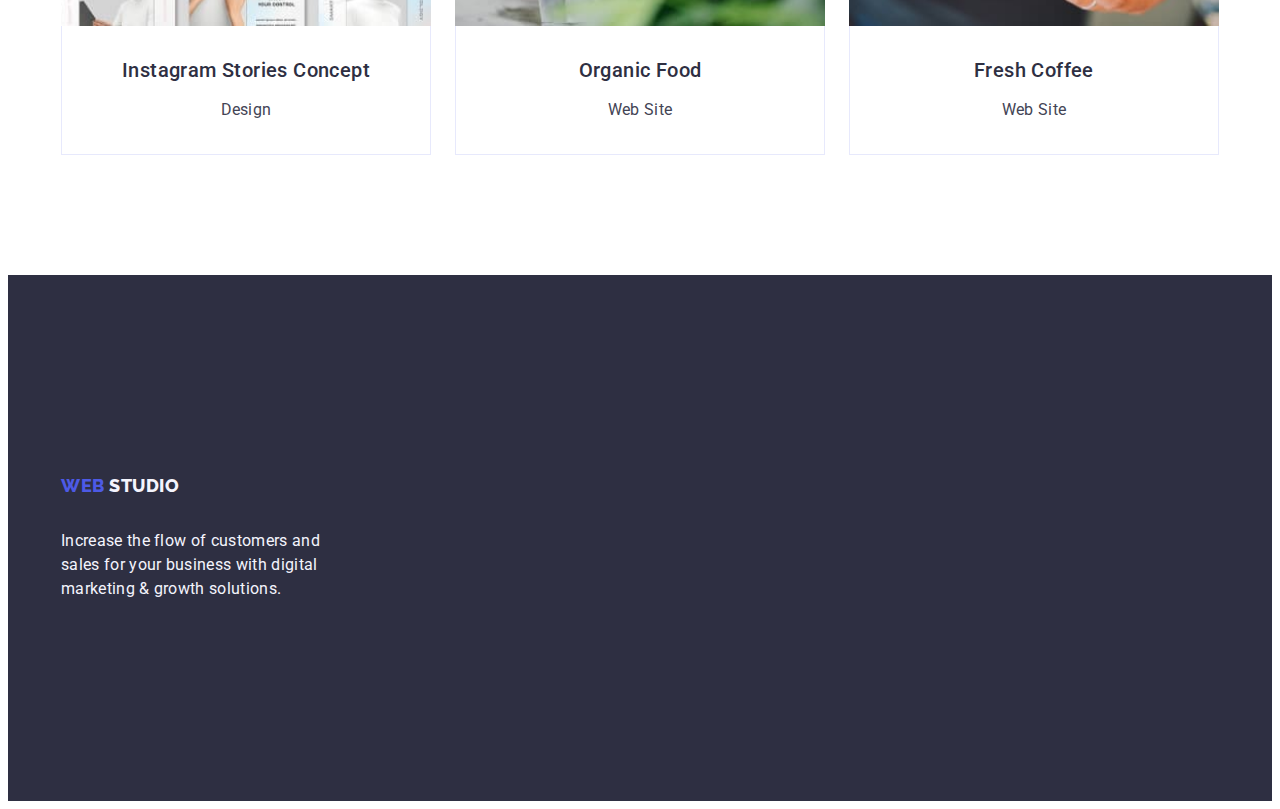
==== commit 00491ae1: "---" ====
--- a/portfolio.html
+++ b/portfolio.html
@@ -133,7 +133,7 @@
     </main>
     <footer class="footer">
         <div class="container container-footer">
-            <a class="footer-logo link" href="./index.html"> Web <span class="footter-logo-accent link"> Studio </span></a>
+            <a class="footer-logo link inspect-bug" href="./index.html"> Web <span class="footter-logo-accent link"> Studio </span></a>
             <p class="footer-text">Increase the flow of customers and sales for your business with digital marketing &
                 growth solutions.</p>
         </div>
--- a/css/styles.css
+++ b/css/styles.css
@@ -293,7 +293,7 @@
   gap: 17.5px;
 }
 .footer-logo {
-  display: inline-block;
+
   color: var(--iris, #4d5ae5);
   font-size: 18px;
   font-family: "Raleway", sans-serif;
@@ -302,8 +302,10 @@
   letter-spacing: 0.03em;
   text-transform: uppercase;
   margin-right: 76px;
-}
-.footer-display {
+
+}
+.inspect-bug{
+  display: inline-block;
   margin-bottom: 16px;
 }
 .footer-text {
